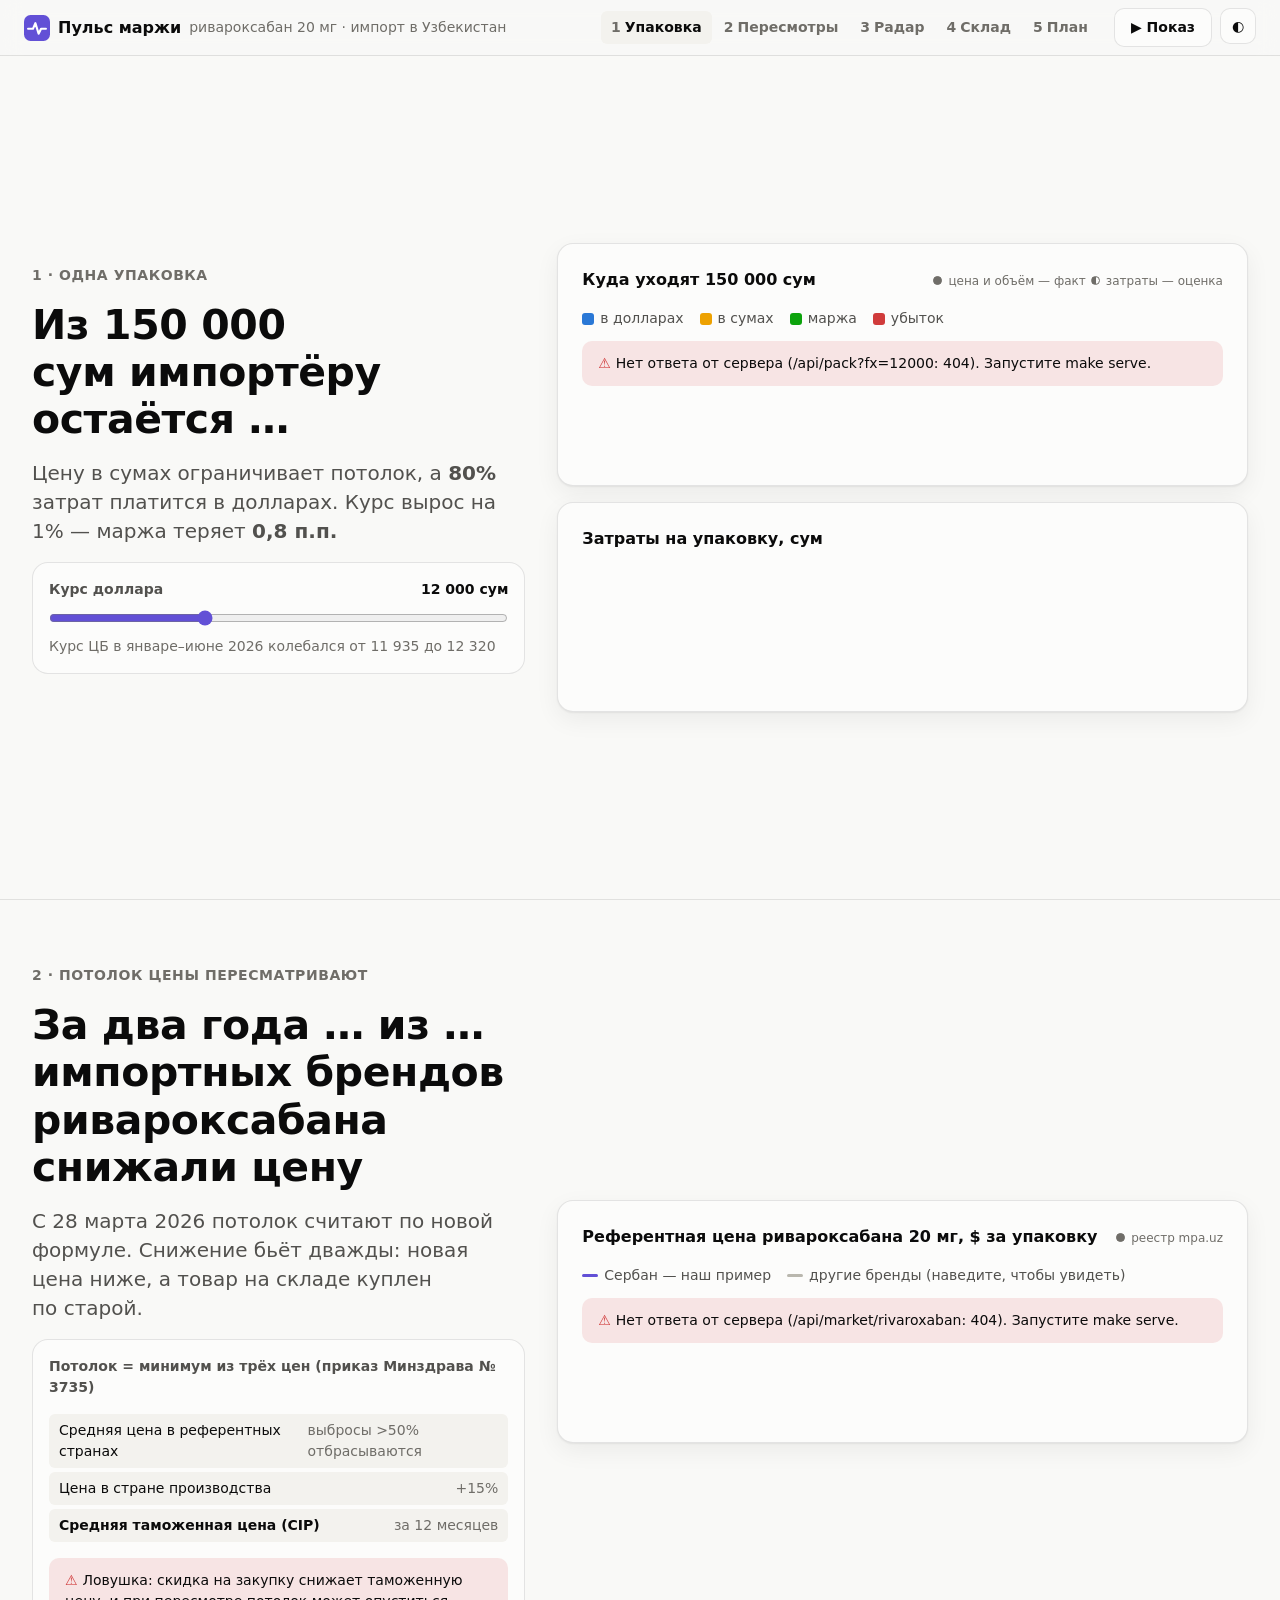
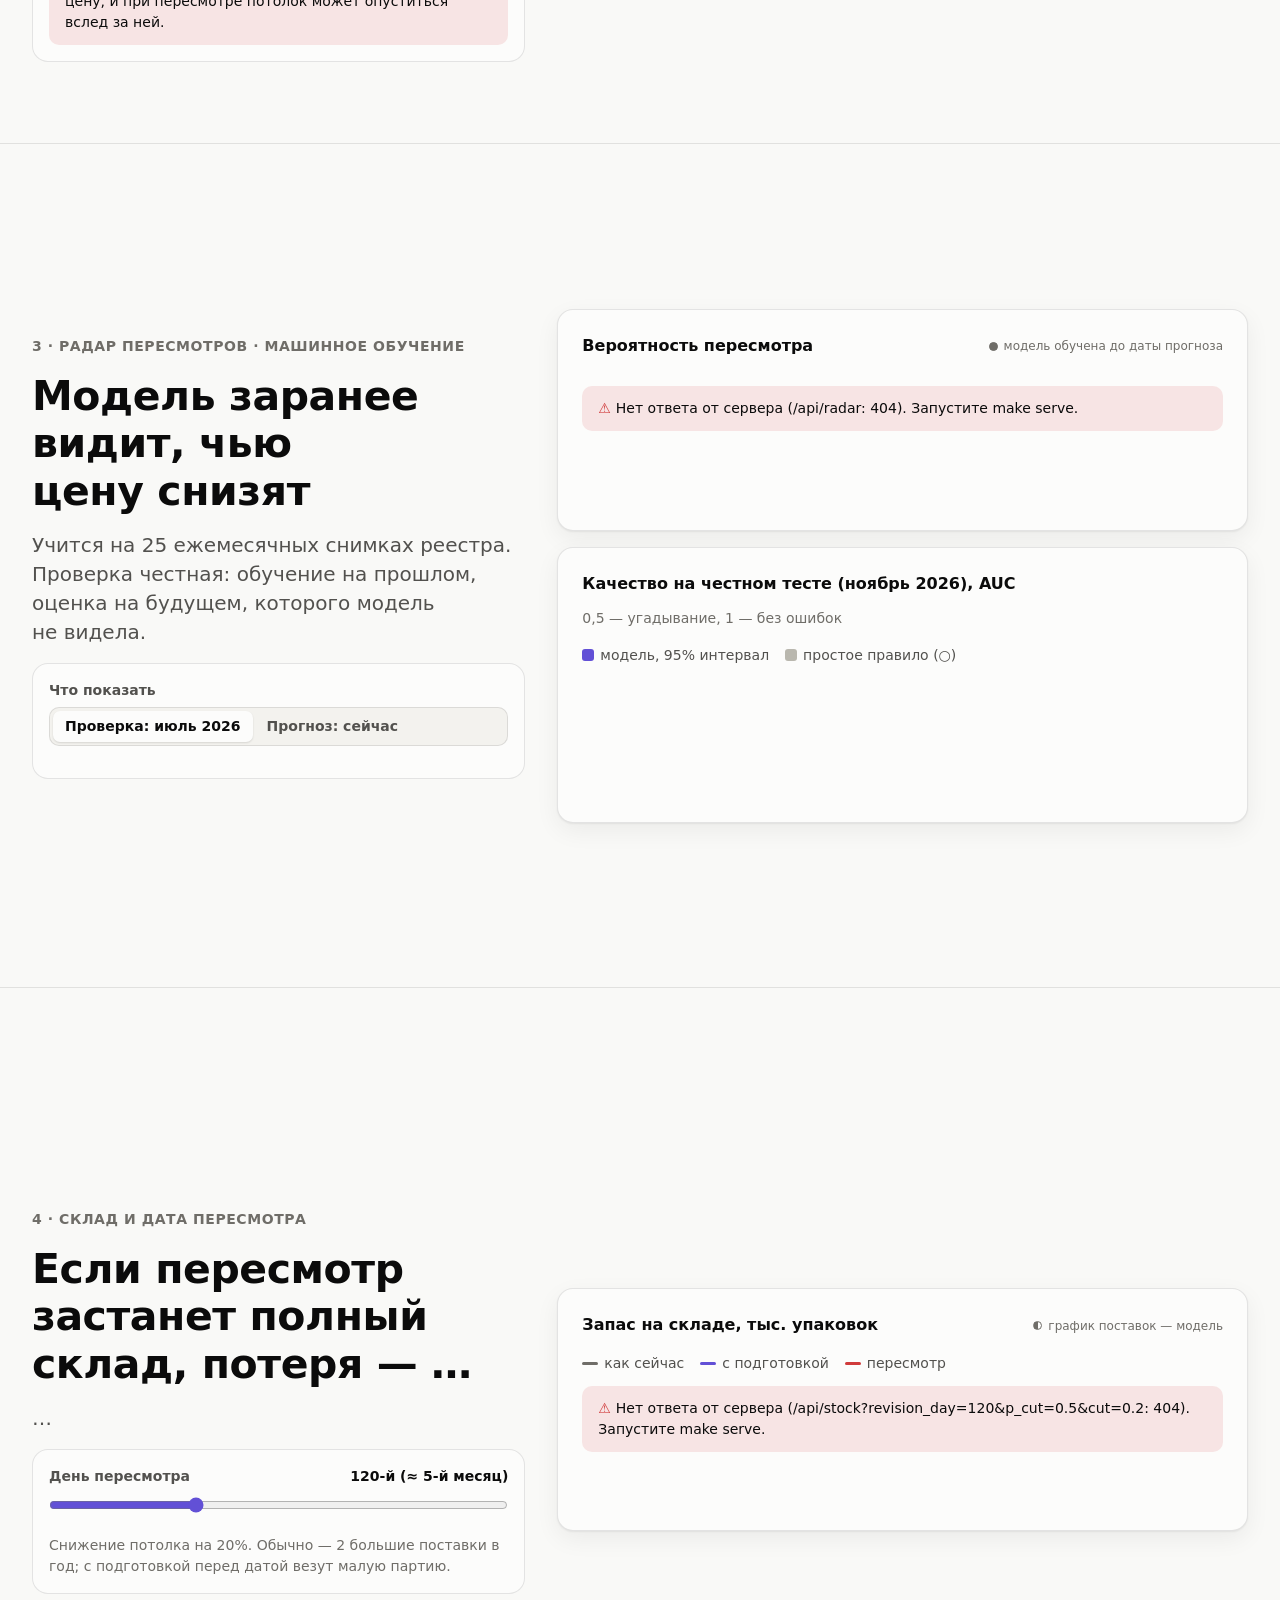
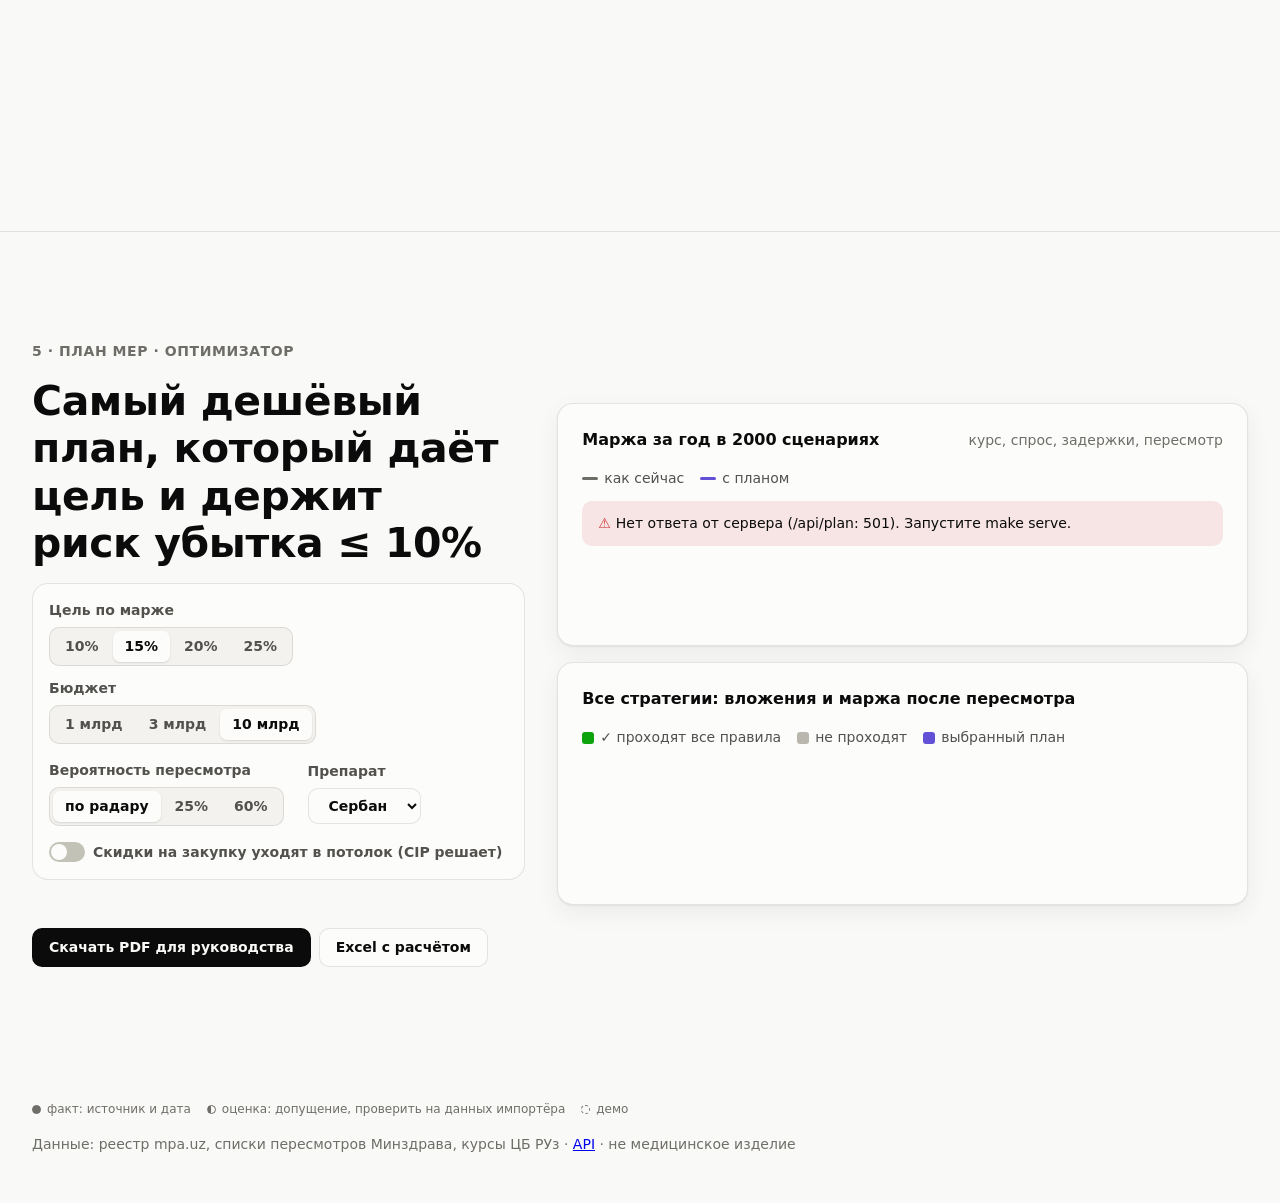
==== web/index.html @ b1976760 "feat(web): design system and interactive demo page - tokens and components: color encodes meaning (U" ====
<!doctype html>
<html lang="ru">
<head>
  <meta charset="utf-8">
  <meta name="viewport" content="width=device-width, initial-scale=1">
  <meta http-equiv="Content-Security-Policy" content="default-src 'self'; script-src 'self'; style-src 'self'; img-src 'self' data:; connect-src 'self'; object-src 'none'; base-uri 'self'; form-action 'self'">
  <meta name="description" content="Пульс маржи: прогноз пересмотров потолка цены и план мер для импортёра лекарств">
  <title>Пульс маржи</title>
  <link rel="icon" href="data:image/svg+xml,%3Csvg xmlns='http://www.w3.org/2000/svg' viewBox='0 0 32 32'%3E%3Crect width='32' height='32' rx='8' fill='%236250d6'/%3E%3Cpath d='M5 17h6l3-7 4 13 3-6h6' fill='none' stroke='white' stroke-width='2.6' stroke-linecap='round' stroke-linejoin='round'/%3E%3C/svg%3E">
  <link rel="stylesheet" href="ds/tokens.css">
  <link rel="stylesheet" href="ds/components.css">
  <link rel="stylesheet" href="css/app.css">
  <script type="module" src="js/app.js"></script>
</head>
<body>
<a class="sr-only" href="#pack">К содержанию</a>
<header class="topbar">
  <div class="brand">
    <svg viewBox="0 0 32 32" aria-hidden="true"><rect width="32" height="32" rx="8" fill="currentColor" class="ours-text"/><path d="M5 17h6l3-7 4 13 3-6h6" fill="none" stroke="#fff" stroke-width="2.6" stroke-linecap="round" stroke-linejoin="round"/></svg>
    <span>Пульс маржи</span><span class="sub">ривароксабан 20 мг · импорт в Узбекистан</span>
  </div>
  <nav class="steps" aria-label="Разделы">
    <a href="#pack"><span>1</span><b>Упаковка</b></a>
    <a href="#market"><span>2</span><b>Пересмотры</b></a>
    <a href="#radar"><span>3</span><b>Радар</b></a>
    <a href="#stock"><span>4</span><b>Склад</b></a>
    <a href="#plan"><span>5</span><b>План</b></a>
  </nav>
  <div class="tools">
    <button class="btn" id="present" type="button" title="Режим презентации: пробел — дальше, ← — назад, Esc — выход">▶ Показ</button>
    <button class="btn icon-btn" id="theme" type="button" aria-label="Сменить тему">◐</button>
  </div>
</header>

<main>
  <!-- 1. Упаковка -->
  <section class="slide" id="pack" aria-labelledby="pack-title">
    <div class="slide-text">
      <p class="kicker">1 · Одна упаковка</p>
      <h1 class="title" id="pack-title">Из 150 000 сум импортёру остаётся <span id="pack-margin-sum">…</span></h1>
      <p class="lead">Цену в сумах ограничивает потолок, а <b id="pack-usd-share">80%</b> затрат платится в долларах. Курс вырос на 1% — маржа теряет <b id="pack-sens">0,8 п.п.</b></p>
      <div class="controls">
        <label class="field">
          <span class="field-label">Курс доллара <output id="fx-out" for="fx">12 000 сум</output></span>
          <input type="range" id="fx" min="11500" max="13000" step="10" value="12000" aria-describedby="fx-hint">
          <span class="note" id="fx-hint">Курс ЦБ в январе–июне 2026 колебался от 11 935 до 12 320</span>
        </label>
      </div>
      <div class="stats" id="pack-stats" aria-live="polite"></div>
    </div>
    <div class="slide-viz">
      <div class="card">
        <div class="card-head"><h2 class="card-title">Куда уходят 150 000 сум</h2>
          <span><span class="prov" data-s="fact">цена и объём — факт</span> <span class="prov" data-s="estimate">затраты — оценка</span></span></div>
        <div class="chart" id="pack-bar"></div>
        <div class="legend"><span><i class="key k-usd"></i>в долларах</span><span><i class="key k-uzs"></i>в сумах</span><span><i class="key k-good"></i>маржа</span><span><i class="key k-loss"></i>убыток</span></div>
      </div>
      <div class="card">
        <div class="card-head"><h2 class="card-title">Затраты на упаковку, сум</h2></div>
        <div class="chart" id="pack-items"></div>
      </div>
    </div>
  </section>

  <!-- 2. Пересмотры -->
  <section class="slide" id="market" aria-labelledby="market-title">
    <div class="slide-text">
      <p class="kicker">2 · Потолок цены пересматривают</p>
      <h2 class="title" id="market-title">За два года <span id="mk-cut">…</span> из <span id="mk-n">…</span> импортных брендов ривароксабана снижали цену</h2>
      <p class="lead">С 28 марта 2026 потолок считают по новой формуле. Снижение бьёт дважды: новая цена ниже, а товар на складе куплен по старой.</p>
      <div class="controls">
        <p class="ctl"><span>Потолок = минимум из трёх цен (приказ Минздрава № 3735)</span></p>
        <ul class="formula">
          <li><span>Средняя цена в референтных странах</span><span class="note">выбросы &gt;50% отбрасываются</span></li>
          <li><span>Цена в стране производства</span><span class="note">+15%</span></li>
          <li><b>Средняя таможенная цена (CIP)</b><span class="note">за 12 месяцев</span></li>
        </ul>
        <p class="alert">Ловушка: скидка на закупку снижает таможенную цену, и при пересмотре потолок может опуститься вслед за ней.</p>
      </div>
      <div class="stats" id="mk-stats"></div>
    </div>
    <div class="slide-viz">
      <div class="card">
        <div class="card-head"><h2 class="card-title">Референтная цена ривароксабана 20 мг, $ за упаковку</h2>
          <span class="prov" data-s="fact" id="mk-source">реестр mpa.uz</span></div>
        <div class="chart" id="mk-chart"></div>
        <div class="legend"><span><i class="key-line k-ours"></i>Сербан — наш пример</span><span><i class="key-line k-muted"></i>другие бренды (наведите, чтобы увидеть)</span></div>
      </div>
    </div>
  </section>

  <!-- 3. Радар -->
  <section class="slide" id="radar" aria-labelledby="radar-title">
    <div class="slide-text">
      <p class="kicker">3 · Радар пересмотров · машинное обучение</p>
      <h2 class="title" id="radar-title">Модель заранее видит, чью цену снизят</h2>
      <p class="lead">Учится на 25 ежемесячных снимках реестра. Проверка честная: обучение на прошлом, оценка на будущем, которого модель не видела.</p>
      <div class="controls">
        <div class="ctl"><span>Что показать</span>
          <div class="seg" role="group" aria-label="Режим радара" id="radar-mode">
            <button type="button" data-v="case" aria-pressed="true">Проверка: июль 2026</button>
            <button type="button" data-v="now" aria-pressed="false">Прогноз: сейчас</button>
          </div>
        </div>
        <p class="note" id="radar-note"></p>
      </div>
      <div class="stats" id="radar-stats"></div>
    </div>
    <div class="slide-viz">
      <div class="card">
        <div class="card-head"><h2 class="card-title" id="radar-list-title">Вероятность пересмотра</h2>
          <span class="prov" data-s="fact">модель обучена до даты прогноза</span></div>
        <div class="chart" id="radar-list"></div>
        <div class="legend" id="radar-legend"></div>
      </div>
      <div class="card">
        <div class="card-head"><h2 class="card-title">Качество на честном тесте (ноябрь 2026), AUC</h2>
          <span class="note">0,5 — угадывание, 1 — без ошибок</span></div>
        <div class="chart" id="radar-seg"></div>
        <div class="legend"><span><i class="key k-ours"></i>модель, 95% интервал</span><span><i class="key k-muted"></i>простое правило (○)</span></div>
      </div>
    </div>
  </section>

  <!-- 4. Склад -->
  <section class="slide" id="stock" aria-labelledby="stock-title">
    <div class="slide-text">
      <p class="kicker">4 · Склад и дата пересмотра</p>
      <h2 class="title" id="stock-title">Если пересмотр застанет полный склад, потеря — <span id="st-loss">…</span></h2>
      <p class="lead" id="st-lead">…</p>
      <div class="controls">
        <label class="field">
          <span class="field-label">День пересмотра <output id="rev-out" for="rev">120</output></span>
          <input type="range" id="rev" min="20" max="340" step="5" value="120">
        </label>
        <p class="note">Снижение потолка на 20%. Обычно — 2 большие поставки в год; с подготовкой перед датой везут малую партию.</p>
      </div>
      <div class="stats" id="st-stats" aria-live="polite"></div>
    </div>
    <div class="slide-viz">
      <div class="card">
        <div class="card-head"><h2 class="card-title">Запас на складе, тыс. упаковок</h2>
          <span class="prov" data-s="estimate">график поставок — модель</span></div>
        <div class="chart" id="st-chart"></div>
        <div class="legend"><span><i class="key-line k-ink"></i>как сейчас</span><span><i class="key-line k-ours"></i>с подготовкой</span><span><i class="key-line k-loss"></i>пересмотр</span></div>
      </div>
    </div>
  </section>

  <!-- 5. План -->
  <section class="slide" id="plan" aria-labelledby="plan-title">
    <div class="slide-text">
      <p class="kicker">5 · План мер · оптимизатор</p>
      <h2 class="title" id="plan-title">Самый дешёвый план, который даёт цель и держит риск убытка ≤ 10%</h2>
      <div class="controls">
        <div class="controls-row">
          <div class="ctl"><span>Цель по марже</span>
            <div class="seg" role="group" aria-label="Цель по марже" id="pl-target">
              <button type="button" data-v="0.10" aria-pressed="false">10%</button>
              <button type="button" data-v="0.15" aria-pressed="true">15%</button>
              <button type="button" data-v="0.20" aria-pressed="false">20%</button>
              <button type="button" data-v="0.25" aria-pressed="false">25%</button>
            </div></div>
          <div class="ctl"><span>Бюджет</span>
            <div class="seg" role="group" aria-label="Бюджет" id="pl-budget">
              <button type="button" data-v="1e9" aria-pressed="false">1 млрд</button>
              <button type="button" data-v="3e9" aria-pressed="false">3 млрд</button>
              <button type="button" data-v="10e9" aria-pressed="true">10 млрд</button>
            </div></div>
        </div>
        <div class="controls-row">
          <div class="ctl"><span>Вероятность пересмотра</span>
            <div class="seg" role="group" aria-label="Вероятность пересмотра" id="pl-pcut">
              <button type="button" data-v="radar" aria-pressed="true">по радару</button>
              <button type="button" data-v="0.25" aria-pressed="false">25%</button>
              <button type="button" data-v="0.6" aria-pressed="false">60%</button>
            </div></div>
          <label class="ctl"><span>Препарат</span><select id="pl-brand" class="btn"></select></label>
        </div>
        <label class="switch"><input type="checkbox" id="pl-cip"> Скидки на закупку уходят в потолок (CIP решает)</label>
      </div>
      <div id="pl-summary" aria-live="polite"></div>
      <ol class="actions" id="pl-actions" aria-label="Меры плана"></ol>
      <div class="export">
        <button class="btn btn-primary" type="button" id="exp-pdf">Скачать PDF для руководства</button>
        <button class="btn" type="button" id="exp-xlsx">Excel с расчётом</button>
      </div>
    </div>
    <div class="slide-viz">
      <div class="card">
        <div class="card-head"><h2 class="card-title">Маржа за год в 2000 сценариях</h2>
          <span class="note">курс, спрос, задержки, пересмотр</span></div>
        <div class="chart" id="pl-hist"></div>
        <div class="legend"><span><i class="key-line k-ink"></i>как сейчас</span><span><i class="key-line k-ours"></i>с планом</span></div>
      </div>
      <div class="card">
        <div class="card-head"><h2 class="card-title" id="pl-scatter-title">Все стратегии: вложения и маржа после пересмотра</h2></div>
        <div class="chart" id="pl-scatter"></div>
        <div class="legend"><span><i class="key k-good"></i>✓ проходят все правила</span><span><i class="key k-muted"></i>не проходят</span><span><i class="key k-ours"></i>выбранный план</span></div>
      </div>
    </div>
  </section>
</main>

<footer class="footer">
  <div class="legend"><span class="prov" data-s="fact">факт: источник и дата</span><span class="prov" data-s="estimate">оценка: допущение, проверить на данных импортёра</span><span class="prov" data-s="demo">демо</span></div>
  <div>Данные: реестр mpa.uz, списки пересмотров Минздрава, курсы ЦБ РУз · <a href="/docs">API</a> · не медицинское изделие</div>
</footer>

<div class="presenter-hud" aria-live="polite"><span id="hud-text">1 / 8</span><span class="dots" id="hud-dots"></span><span>пробел →</span></div>
</body>
</html>
---- web/ds/tokens.css ----
/* Пульс маржи — токены дизайн-системы.
 *
 * Цвет кодирует смысл, а не украшает: один и тот же цвет значит одно и то же на всех экранах.
 *   --c-usd     синий    затраты и цены в долларах
 *   --c-uzs     песочный затраты в сумах
 *   --c-ours    фиолетовый наш препарат и наш план
 *   --c-alt     оранжевый «готовиться»: вероятность пересмотра выше порога
 *   --c-loss    красный  убыток, пересмотр, снижение цены   (статус, всегда с иконкой и подписью)
 *   --c-good    зелёный  то, что останется после пересмотра (статус, всегда с иконкой и подписью)
 *   --c-warn    жёлтый   то, что может уйти в потолок       (статус, всегда с иконкой и подписью)
 *
 * Палитра проверена на различимость при дальтонизме (ΔE OKLab ≥ 8) и контраст, отдельно
 * для светлой и тёмной темы. Песочный на светлом фоне ниже 3:1 — поэтому у него всегда есть
 * подпись и таблица (WCAG 2.2, 1.4.11).
 */
:root {
  color-scheme: light;
  --page: #f9f9f7;
  --surface: #fcfcfb;
  --surface-2: #f3f2ee;
  --ink: #0b0b0b;
  --ink-2: #52514e;
  --ink-3: #6f6d68;
  --grid: #e1e0d9;
  --axis: #c3c2b7;
  --line-muted: #b9b7ae;
  --border: rgba(11, 11, 11, 0.10);
  --shadow: 0 1px 2px rgba(11, 11, 11, 0.06), 0 8px 24px rgba(11, 11, 11, 0.06);

  --c-usd: #2a78d6;
  --c-usd-wash: rgba(42, 120, 214, 0.12);
  --c-uzs: #eda100;
  --c-uzs-wash: rgba(237, 161, 0, 0.14);
  --c-ours: #6250d6;
  --c-ours-wash: rgba(98, 80, 214, 0.12);
  --c-alt: #eb6834;
  --c-loss: #d03b3b;
  --c-loss-wash: rgba(208, 59, 59, 0.12);
  --c-good: #0ca30c;
  --c-good-text: #006300;
  --c-warn: #fab219;
  --c-warn-text: #8a5a00;
  --on-fill: #ffffff;
  --on-fill-light: #0b0b0b;

  --font: system-ui, -apple-system, "Segoe UI", Roboto, "Helvetica Neue", Arial, sans-serif;
  --fs-xs: 12px;
  --fs-sm: 14px;
  --fs-md: 16px;
  --fs-lg: 20px;
  --fs-xl: 28px;
  --fs-2xl: clamp(28px, 3.2vw, 44px);
  --fs-hero: clamp(44px, 5.4vw, 76px);

  --sp-1: 4px;
  --sp-2: 8px;
  --sp-3: 12px;
  --sp-4: 16px;
  --sp-5: 24px;
  --sp-6: 32px;
  --sp-7: 48px;
  --sp-8: 64px;

  --r-sm: 6px;
  --r-md: 10px;
  --r-lg: 16px;
  --r-pill: 999px;

  --focus: 0 0 0 3px var(--surface), 0 0 0 5px var(--c-ours);
  --ease: cubic-bezier(.2, .7, .2, 1);
  --dur: 240ms;
}

@media (prefers-color-scheme: dark) {
  :root:where(:not([data-theme="light"])) {
    color-scheme: dark;
    --page: #0d0d0d;
    --surface: #1a1a19;
    --surface-2: #232321;
    --ink: #f0efec;
    --ink-2: #c3c2b7;
    --ink-3: #9d9b93;
    --grid: #2c2c2a;
    --axis: #383835;
    --line-muted: #4a4945;
    --border: rgba(255, 255, 255, 0.10);
    --shadow: 0 1px 2px rgba(0, 0, 0, 0.4), 0 8px 24px rgba(0, 0, 0, 0.3);
    --c-usd: #3987e5;
    --c-usd-wash: rgba(57, 135, 229, 0.16);
    --c-uzs: #c98500;
    --c-uzs-wash: rgba(201, 133, 0, 0.18);
    --c-ours: #9085e9;
    --c-ours-wash: rgba(144, 133, 233, 0.16);
    --c-alt: #d95926;
    --c-loss: #e05252;
    --c-loss-wash: rgba(224, 82, 82, 0.16);
    --c-good: #0ca30c;
    --c-good-text: #3ec43e;
    --c-warn: #fab219;
    --c-warn-text: #fab219;
  }
}

:root[data-theme="dark"] {
  color-scheme: dark;
  --page: #0d0d0d;
  --surface: #1a1a19;
  --surface-2: #232321;
  --ink: #f0efec;
  --ink-2: #c3c2b7;
  --ink-3: #9d9b93;
  --grid: #2c2c2a;
  --axis: #383835;
  --line-muted: #4a4945;
  --border: rgba(255, 255, 255, 0.10);
  --shadow: 0 1px 2px rgba(0, 0, 0, 0.4), 0 8px 24px rgba(0, 0, 0, 0.3);
  --c-usd: #3987e5;
  --c-usd-wash: rgba(57, 135, 229, 0.16);
  --c-uzs: #c98500;
  --c-uzs-wash: rgba(201, 133, 0, 0.18);
  --c-ours: #9085e9;
  --c-ours-wash: rgba(144, 133, 233, 0.16);
  --c-alt: #d95926;
  --c-loss: #e05252;
  --c-loss-wash: rgba(224, 82, 82, 0.16);
  --c-good: #0ca30c;
  --c-good-text: #3ec43e;
  --c-warn: #fab219;
  --c-warn-text: #fab219;
}

@media (prefers-reduced-motion: reduce) {
  :root { --dur: 0ms; }
}
---- web/ds/components.css ----
/* Пульс маржи — компоненты. Только токены из tokens.css, никаких «сырых» цветов. */
*, *::before, *::after { box-sizing: border-box; }
html, body { margin: 0; }
body {
  background: var(--page);
  color: var(--ink);
  font: 400 var(--fs-md)/1.5 var(--font);
  -webkit-font-smoothing: antialiased;
}
h1, h2, h3, p { margin: 0; }
button, input, select { font: inherit; color: inherit; }
:focus-visible { outline: none; box-shadow: var(--focus); border-radius: var(--r-sm); }
.sr-only { position: absolute; width: 1px; height: 1px; overflow: hidden; clip: rect(0 0 0 0); white-space: nowrap; }
.num { font-variant-numeric: tabular-nums; }

/* --- типографика --- */
.kicker { font-size: var(--fs-sm); font-weight: 600; letter-spacing: .04em; text-transform: uppercase; color: var(--ink-3); }
.title { font-size: var(--fs-2xl); font-weight: 650; line-height: 1.15; letter-spacing: -.01em; text-wrap: balance; }
.lead { font-size: var(--fs-lg); color: var(--ink-2); line-height: 1.45; text-wrap: pretty; }
.note { font-size: var(--fs-sm); color: var(--ink-3); }
.hero { font-size: var(--fs-hero); font-weight: 650; line-height: 1; letter-spacing: -.02em; }
.hero small { font-size: .38em; font-weight: 500; color: var(--ink-2); letter-spacing: 0; }

/* --- карточка --- */
.card {
  background: var(--surface);
  border: 1px solid var(--border);
  border-radius: var(--r-lg);
  box-shadow: var(--shadow);
  padding: var(--sp-5);
  min-width: 0;
}
.card-head { display: flex; align-items: baseline; justify-content: space-between; gap: var(--sp-3); margin-bottom: var(--sp-4); flex-wrap: wrap; }
.card-title { font-size: var(--fs-md); font-weight: 600; }

/* --- плитки показателей --- */
.stats { display: grid; grid-template-columns: repeat(auto-fit, minmax(min(150px, 100%), 1fr)); gap: var(--sp-3); }
.stat { background: var(--surface); border: 1px solid var(--border); border-radius: var(--r-md); padding: var(--sp-3) var(--sp-4); }
.stat-label { font-size: var(--fs-sm); color: var(--ink-2); }
.stat { min-width: 0; }
.stat-value { font-size: clamp(20px, 2vw, var(--fs-xl)); font-weight: 650; line-height: 1.2; }
.stat-delta { font-size: var(--fs-sm); color: var(--ink-3); }
.stat-from { color: var(--ink-3); font-weight: 500; font-size: .7em; }

/* --- статус числа: факт / оценка / демо (ALCOA+: у каждой цифры есть происхождение) --- */
.prov { display: inline-flex; align-items: center; gap: 6px; font-size: var(--fs-xs); color: var(--ink-3); white-space: nowrap; }
.prov::before { content: ""; width: 9px; height: 9px; border-radius: 50%; border: 1.5px solid var(--ink-3); }
.prov[data-s="fact"]::before { background: var(--ink-3); }
.prov[data-s="estimate"]::before { background: linear-gradient(90deg, var(--ink-3) 50%, transparent 50%); }
.prov[data-s="demo"]::before { background: transparent; border-style: dashed; }

/* --- чипы-статусы: цвет только вместе с иконкой и словом --- */
.chip { display: inline-flex; align-items: center; gap: 6px; padding: 2px 10px; border-radius: var(--r-pill); font-size: var(--fs-xs); font-weight: 600; border: 1px solid var(--border); background: var(--surface-2); color: var(--ink-2); white-space: nowrap; }
.chip-good { color: var(--c-good-text); }
.chip-good::before { content: "✓"; }
.chip-warn { color: var(--c-warn-text); }
.chip-warn::before { content: "⚠"; }
.chip-loss { color: var(--c-loss); }
.chip-loss::before { content: "↓"; }
.chip-ours::before { content: ""; width: 8px; height: 8px; border-radius: 50%; background: var(--c-ours); }

/* --- кнопки --- */
.btn { display: inline-flex; align-items: center; gap: var(--sp-2); white-space: nowrap; padding: 8px 16px; border-radius: var(--r-md); border: 1px solid var(--border); background: var(--surface); cursor: pointer; font-weight: 600; font-size: var(--fs-sm); transition: background var(--dur) var(--ease); }
.btn:hover { background: var(--surface-2); }
.btn-primary { background: var(--ink); color: var(--page); border-color: transparent; }
.btn-primary:hover { background: var(--ink-2); }
.btn[aria-busy="true"] { opacity: .6; pointer-events: none; }
.icon-btn { width: 36px; height: 36px; padding: 0; justify-content: center; }

/* --- сегментный переключатель --- */
.seg { display: inline-flex; padding: 3px; gap: 2px; border-radius: var(--r-md); background: var(--surface-2); border: 1px solid var(--border); flex-wrap: wrap; }
.seg button { border: 0; background: transparent; padding: 5px 12px; border-radius: 7px; cursor: pointer; font-size: var(--fs-sm); font-weight: 600; color: var(--ink-2); }
.seg button[aria-pressed="true"] { background: var(--surface); color: var(--ink); box-shadow: 0 1px 2px rgba(0,0,0,.12); }

/* --- переключатель --- */
.switch { display: inline-flex; align-items: center; gap: var(--sp-2); cursor: pointer; font-size: var(--fs-sm); font-weight: 600; color: var(--ink-2); }
.switch input { appearance: none; width: 36px; height: 20px; border-radius: var(--r-pill); background: var(--axis); position: relative; cursor: pointer; transition: background var(--dur) var(--ease); margin: 0; }
.switch input::after { content: ""; position: absolute; top: 2px; left: 2px; width: 16px; height: 16px; border-radius: 50%; background: var(--surface); transition: transform var(--dur) var(--ease); }
.switch input:checked { background: var(--c-loss); }
.switch input:checked::after { transform: translateX(16px); }

/* --- ползунок --- */
.field { display: grid; gap: var(--sp-1); }
.field-label { display: flex; justify-content: space-between; gap: var(--sp-3); font-size: var(--fs-sm); color: var(--ink-2); font-weight: 600; }
.field-label output { color: var(--ink); font-variant-numeric: tabular-nums; }
input[type="range"] { width: 100%; accent-color: var(--c-ours); height: 28px; margin: 0; }

/* --- графики --- */
.chart { position: relative; width: 100%; min-height: 120px; }
.chart svg { display: block; width: 100%; height: auto; overflow: visible; }
.chart.loading { opacity: .45; transition: opacity var(--dur) var(--ease); }
.ax text, .lbl { font-size: 12px; fill: var(--ink-3); font-family: var(--font); font-variant-numeric: tabular-nums; }
.lbl-strong { font-size: 13px; fill: var(--ink); font-weight: 600; font-family: var(--font); }
.lbl-2 { font-size: 12px; fill: var(--ink-2); font-family: var(--font); }
.grid line { stroke: var(--grid); stroke-width: 1; }
.baseline { stroke: var(--axis); stroke-width: 1; }
.crosshair { stroke: var(--ink-3); stroke-width: 1; }
.ln { fill: none; stroke-width: 2; stroke-linejoin: round; stroke-linecap: round; }
.ln-muted { stroke: var(--line-muted); stroke-width: 1.25; }
.ln-muted.hot { stroke: var(--ink-2); stroke-width: 2; }
.ln-ours { stroke: var(--c-ours); stroke-width: 3; }
.ln-usd { stroke: var(--c-usd); }
.ln-loss { stroke: var(--c-loss); }
.ln-ink { stroke: var(--ink-3); }
.area-ours { fill: var(--c-ours-wash); }
.area-muted { fill: var(--surface-2); }
.area-loss { fill: var(--c-loss-wash); }
.mark-ours { fill: var(--c-ours); stroke: var(--surface); stroke-width: 2; }
.mark-loss { fill: var(--c-loss); stroke: var(--surface); stroke-width: 2; }
.mark-muted { fill: var(--line-muted); }
.mark-good { fill: var(--c-good); }
.mark-ink { fill: var(--ink-2); stroke: var(--surface); stroke-width: 2; }
.mark-hollow { fill: var(--surface); stroke: var(--ink-3); stroke-width: 2; }
.rule-loss { stroke: var(--c-loss); stroke-width: 1.5; }
.rule-ink { stroke: var(--ink-2); stroke-width: 1.5; }
.f-usd { fill: var(--c-usd); }
.f-uzs { fill: var(--c-uzs); }
.f-good { fill: var(--c-good); }
.f-loss { fill: var(--c-loss); }
.f-ours { fill: var(--c-ours); }
.f-alt { fill: var(--c-alt); }
.f-muted { fill: var(--line-muted); }
.t-on { fill: var(--on-fill); font-size: 13px; font-weight: 600; font-family: var(--font); }
.t-on-light { fill: var(--on-fill-light); font-size: 13px; font-weight: 600; font-family: var(--font); }
.hit { fill: transparent; cursor: crosshair; }

/* --- легенда --- */
.legend { display: flex; flex-wrap: wrap; gap: var(--sp-2) var(--sp-4); font-size: var(--fs-sm); color: var(--ink-2); }
.legend span { display: inline-flex; align-items: center; gap: 6px; }
.key { width: 12px; height: 12px; border-radius: 3px; display: inline-block; }
.key-line { width: 16px; height: 3px; border-radius: 2px; display: inline-block; }
.k-usd { background: var(--c-usd); } .k-uzs { background: var(--c-uzs); } .k-good { background: var(--c-good); }
.k-loss { background: var(--c-loss); } .k-ours { background: var(--c-ours); } .k-muted { background: var(--line-muted); }
.k-alt { background: var(--c-alt); } .k-ink { background: var(--ink-3); }

/* --- строки-полосы (HTML-бары) --- */
.bars { display: grid; gap: 6px; }
.bar-row { display: grid; grid-template-columns: minmax(120px, 38%) 1fr auto; align-items: center; gap: var(--sp-3); font-size: var(--fs-sm); padding: 2px 4px; border-radius: var(--r-sm); }
.bar-row:hover, .bar-row:focus-visible { background: var(--surface-2); }
.bar-row .name { color: var(--ink-2); overflow: hidden; text-overflow: ellipsis; white-space: nowrap; }
.bar-row .name b { color: var(--ink); }
.bar-row .val { color: var(--ink); font-variant-numeric: tabular-nums; font-weight: 600; text-align: right; min-width: 64px; }
.track { height: 16px; position: relative; }
.fill { position: absolute; left: 0; top: 0; bottom: 0; border-radius: 0 4px 4px 0; transition: width var(--dur) var(--ease); min-width: 2px; }
.fill.usd { background: var(--c-usd); } .fill.uzs { background: var(--c-uzs); } .fill.good { background: var(--c-good); }
.fill.loss { background: var(--c-loss); } .fill.ours { background: var(--c-ours); } .fill.alt { background: var(--c-alt); }
.fill.muted { background: var(--line-muted); }
.tick-mark { position: absolute; top: -3px; bottom: -3px; width: 2px; background: var(--ink-2); border-radius: 1px; }

/* --- всплывающая подсказка --- */
.tip { position: fixed; z-index: 50; pointer-events: none; background: var(--surface); color: var(--ink); border: 1px solid var(--border); box-shadow: var(--shadow); border-radius: var(--r-md); padding: 8px 12px; font-size: var(--fs-sm); max-width: 300px; opacity: 0; transform: translateY(4px); transition: opacity 120ms, transform 120ms; }
.tip.on { opacity: 1; transform: none; }
.tip .tv { font-weight: 650; font-size: var(--fs-md); }
.tip .tl { color: var(--ink-2); }
.tip .row { display: flex; align-items: center; gap: 8px; }

/* --- таблица (доступ к значениям без графика) --- */
details.tbl { margin-top: var(--sp-3); font-size: var(--fs-sm); }
details.tbl summary { cursor: pointer; color: var(--ink-3); width: max-content; }
details.tbl table { border-collapse: collapse; margin-top: var(--sp-2); width: 100%; }
details.tbl th, details.tbl td { text-align: left; padding: 4px 8px; border-bottom: 1px solid var(--grid); font-variant-numeric: tabular-nums; }
details.tbl th { color: var(--ink-2); font-weight: 600; }
.tbl-wrap { max-height: 260px; overflow: auto; }

/* --- список мер --- */
.actions { display: grid; gap: var(--sp-2); counter-reset: act; list-style: none; margin: 0; padding: 0; }
.action { display: grid; grid-template-columns: 28px minmax(0, 1fr) auto; gap: var(--sp-3); align-items: start; padding: var(--sp-3); border-radius: var(--r-md); background: var(--surface-2); }
.action::before { counter-increment: act; content: counter(act); width: 28px; height: 28px; border-radius: 50%; display: grid; place-items: center; background: var(--c-ours); color: var(--on-fill); font-weight: 700; font-size: var(--fs-sm); }
.action-text { font-weight: 600; }
.action-meta { font-size: var(--fs-sm); color: var(--ink-3); }
.action-eff { text-align: right; font-weight: 650; font-variant-numeric: tabular-nums; }
.action-eff > div { white-space: nowrap; }

.alert { padding: var(--sp-3) var(--sp-4); border-radius: var(--r-md); background: var(--c-loss-wash); color: var(--ink); font-size: var(--fs-sm); }
.alert::before { content: "⚠ "; color: var(--c-loss); font-weight: 700; }

/* в карточке: заголовок → легенда → график → таблица */
.card { display: flex; flex-direction: column; }
.card > .card-head { order: 0; }
.card > .legend { order: 1; margin-bottom: var(--sp-3); }
.card > .chart { order: 2; }

.formula { list-style: none; margin: 0; padding: 0; display: grid; gap: 4px; font-size: var(--fs-sm); }
.formula li { display: flex; justify-content: space-between; gap: var(--sp-3); padding: 6px 10px; border-radius: var(--r-sm); background: var(--surface-2); }

@media (max-width: 640px) {
  .action { grid-template-columns: 28px minmax(0, 1fr); }
  .action-eff { grid-column: 2; text-align: left; display: flex; gap: var(--sp-2); align-items: center; }
}
---- web/css/app.css ----
/* Раскладка страницы демо: верхняя панель + пять «моментов» на всю высоту экрана. */
html { scroll-behavior: smooth; scroll-snap-type: y proximity; scroll-padding-top: 64px; }
@media (prefers-reduced-motion: reduce) { html { scroll-behavior: auto; } }

.topbar {
  position: sticky; top: 0; z-index: 20; height: 56px;
  display: flex; align-items: center; gap: var(--sp-4); padding: 0 var(--sp-5);
  background: color-mix(in srgb, var(--page) 86%, transparent);
  backdrop-filter: blur(10px); -webkit-backdrop-filter: blur(10px);
  border-bottom: 1px solid var(--border);
}
.brand { display: flex; align-items: center; gap: var(--sp-2); font-weight: 700; white-space: nowrap; }
.brand svg { width: 26px; height: 26px; }
.brand .sub { font-weight: 500; color: var(--ink-3); font-size: var(--fs-sm); }
.steps { display: flex; gap: 2px; margin-left: auto; min-width: 0; overflow-x: auto; scrollbar-width: none; }
.steps a { text-decoration: none; color: var(--ink-3); font-size: var(--fs-sm); font-weight: 600; padding: 6px 10px; border-radius: var(--r-sm); white-space: nowrap; }
.steps a:hover { color: var(--ink); background: var(--surface-2); }
.steps a[aria-current="step"] { color: var(--ink); background: var(--surface-2); }
.steps a span { color: var(--ink-3); margin-right: 4px; }
.tools { display: flex; gap: var(--sp-2); }

.slide {
  min-height: calc(100svh - 56px);
  scroll-snap-align: start;
  display: grid; grid-template-columns: minmax(300px, 5fr) 7fr; gap: var(--sp-6);
  align-items: center; padding: var(--sp-6) var(--sp-6);
  max-width: 1480px; margin: 0 auto;
  border-bottom: 1px solid var(--border);
}
.slide:last-of-type { border-bottom: 0; }
.slide > * { min-width: 0; }
.slide-text { display: grid; gap: var(--sp-4); align-content: center; }
.slide-viz { display: grid; gap: var(--sp-4); min-width: 0; }
.controls { display: grid; gap: var(--sp-4); padding: var(--sp-4); border-radius: var(--r-lg); background: var(--surface); border: 1px solid var(--border); }
.controls-row { display: flex; flex-wrap: wrap; gap: var(--sp-3) var(--sp-5); align-items: center; }
.ctl { display: grid; gap: 6px; }
.ctl > span { font-size: var(--fs-sm); color: var(--ink-2); font-weight: 600; }
.split { display: grid; grid-template-columns: 1fr 1fr; gap: var(--sp-4); }
.hero-row { display: flex; align-items: flex-end; gap: var(--sp-4); flex-wrap: wrap; }
.hero-arrow { font-size: var(--fs-2xl); color: var(--ink-3); padding-bottom: 6px; }
.export { display: flex; gap: var(--sp-2); flex-wrap: wrap; }

.loss-text { color: var(--c-loss); }
.good-text { color: var(--c-good-text); }
.ours-text { color: var(--c-ours); }

.footer { max-width: 1480px; margin: 0 auto; padding: var(--sp-5) var(--sp-6) var(--sp-7); display: flex; gap: var(--sp-4); flex-wrap: wrap; justify-content: space-between; color: var(--ink-3); font-size: var(--fs-sm); }
.footer .legend { color: var(--ink-3); }

/* режим презентации: пробел и стрелки ведут по сценарию */
.presenter-hud { position: fixed; right: var(--sp-5); bottom: var(--sp-5); z-index: 30; display: none; align-items: center; gap: var(--sp-3); padding: 8px 14px; border-radius: var(--r-pill); background: var(--ink); color: var(--page); font-size: var(--fs-sm); font-weight: 600; box-shadow: var(--shadow); }
body.presenting .presenter-hud { display: flex; }
.presenter-hud .dots { display: flex; gap: 4px; }
.presenter-hud .dots i { width: 6px; height: 6px; border-radius: 50%; background: currentColor; opacity: .3; }
.presenter-hud .dots i.on { opacity: 1; }
.pulse-on { animation: pulse 1.2s var(--ease) 1; }
@keyframes pulse { 0% { box-shadow: 0 0 0 0 var(--c-ours-wash); } 50% { box-shadow: 0 0 0 10px var(--c-ours-wash); } 100% { box-shadow: 0 0 0 0 transparent; } }

@media (max-width: 1100px) {
  .slide { grid-template-columns: 1fr; padding: var(--sp-6) var(--sp-4); align-items: start; }
  .split { grid-template-columns: 1fr; }
}
@media (max-width: 640px) {
  .topbar { padding: 0 var(--sp-4); gap: var(--sp-2); }
  .brand .sub, .steps a b, #present { display: none; }
  .brand > span:not(.sub) { display: none; }
  .hero-row { gap: var(--sp-3); }
  .card { padding: var(--sp-4); }
  .bar-row { grid-template-columns: minmax(90px, 38%) 1fr auto; }
}
@media print {
  .topbar, .presenter-hud, .controls, .export { display: none !important; }
  .slide { min-height: auto; break-inside: avoid; }
}
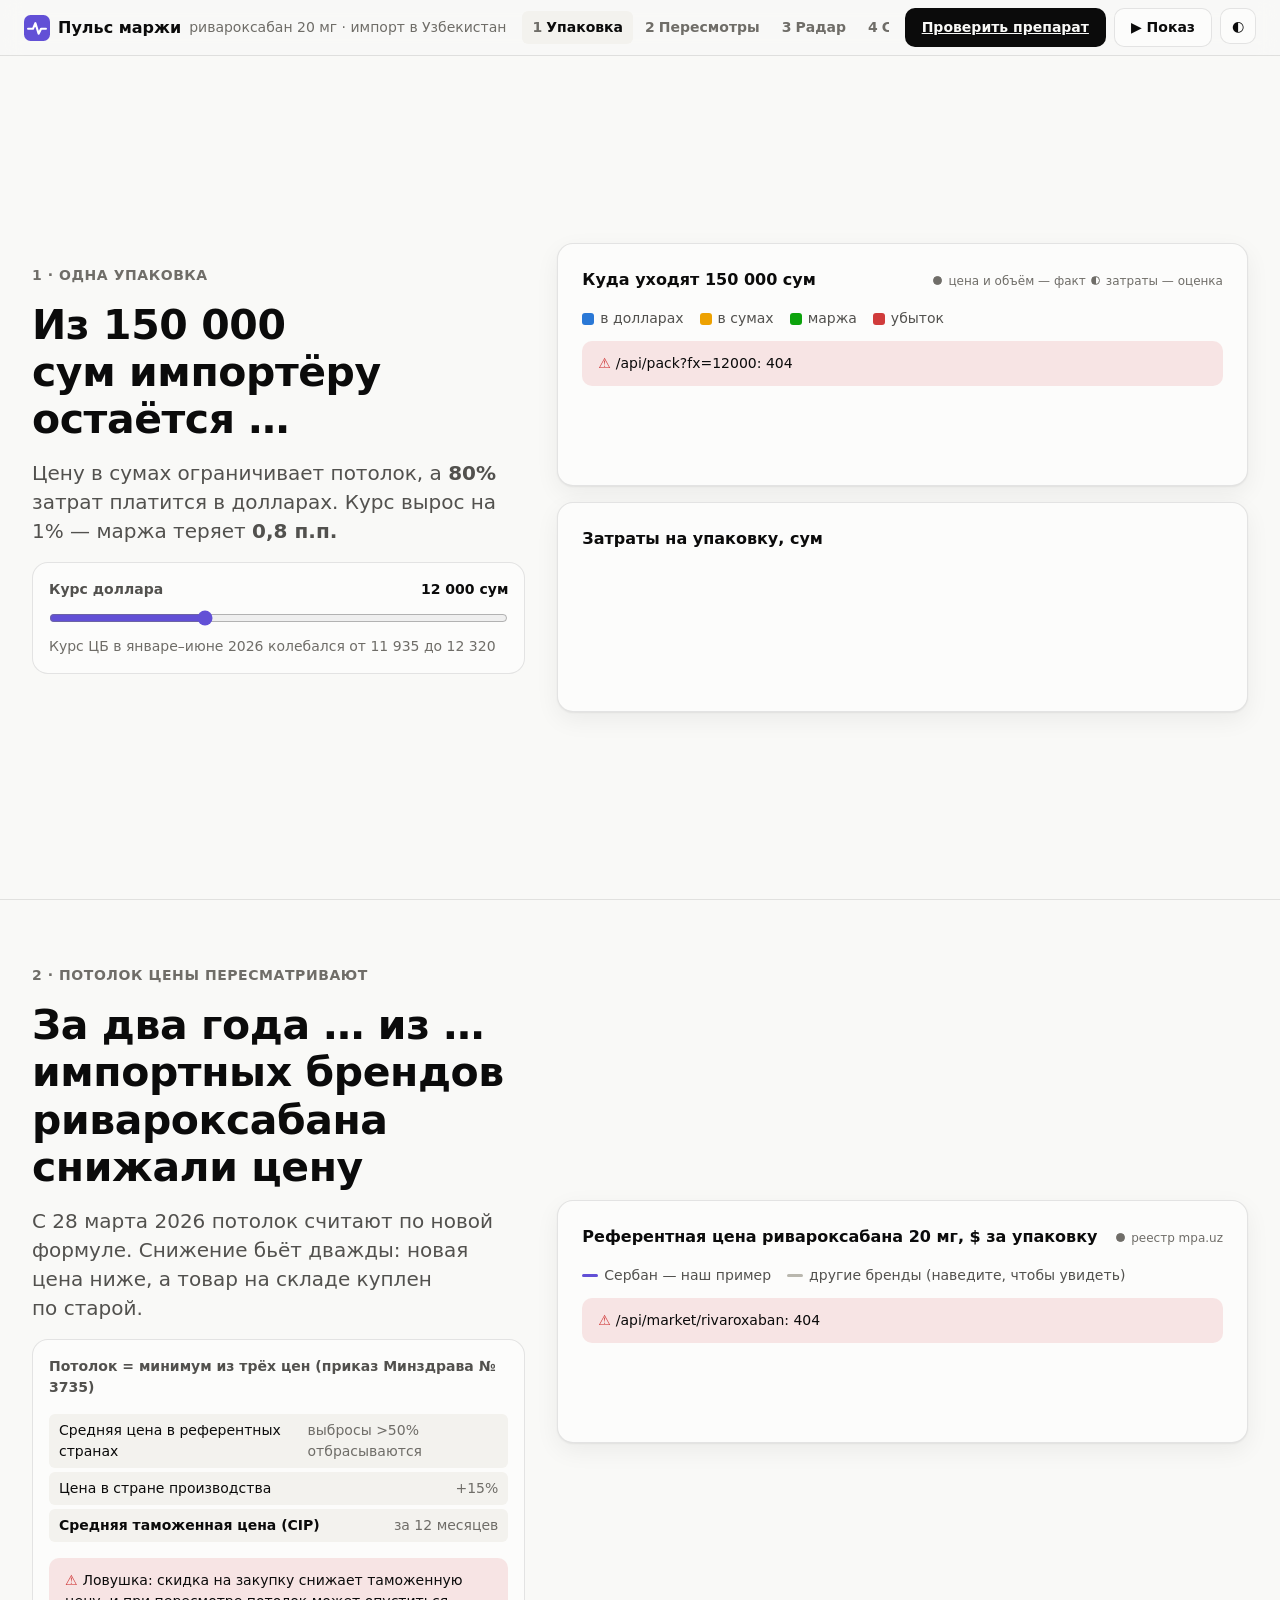
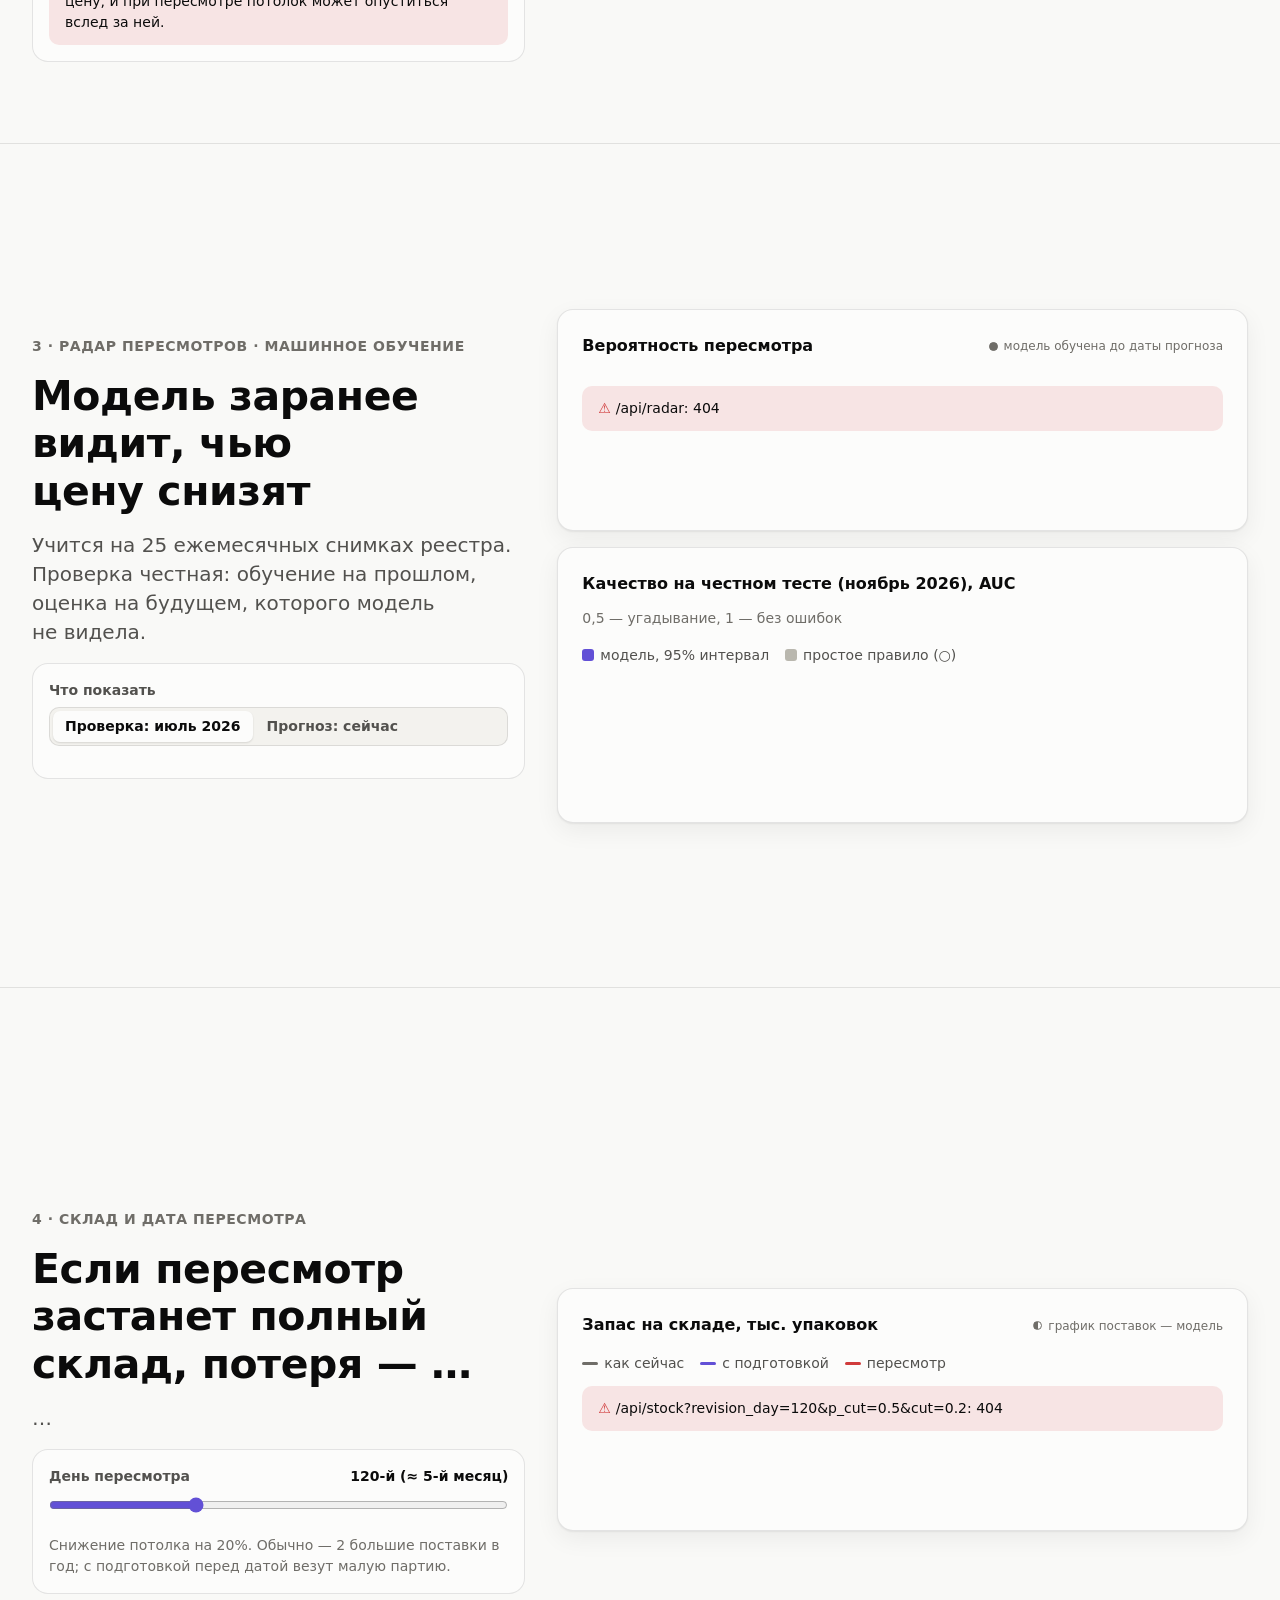
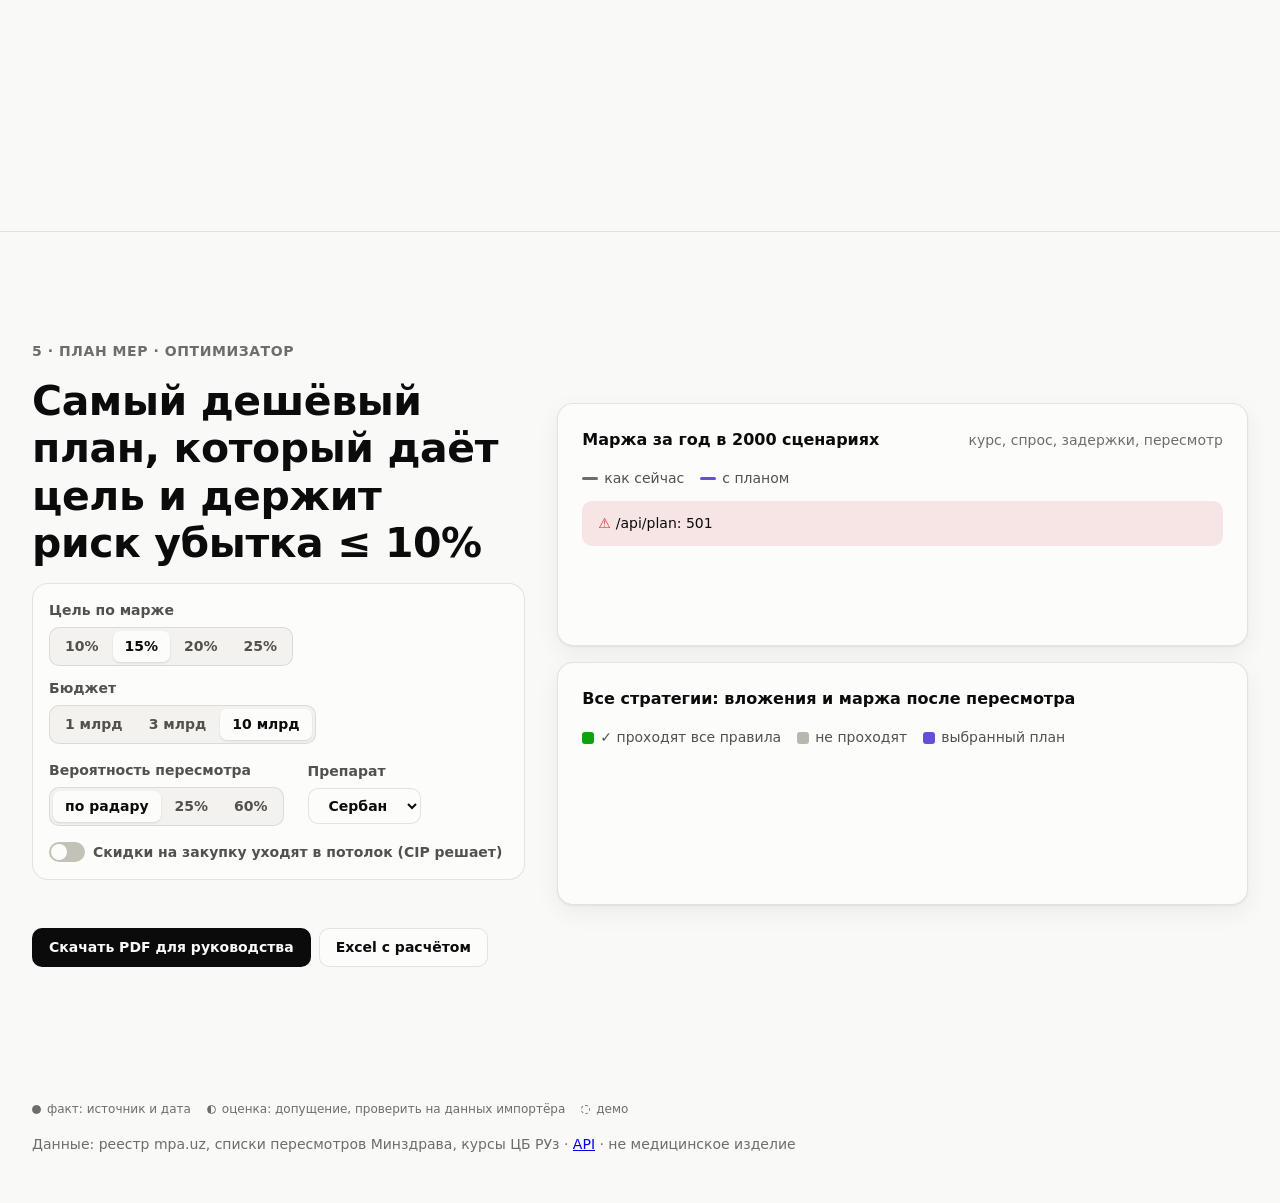
==== commit 2adafa55: "feat: "Проверить препарат" page with per-product PDF/Excel report - /check.html: search any of 12 56" ====
--- a/web/index.html
+++ b/web/index.html
@@ -27,6 +27,7 @@
     <a href="#plan"><span>5</span><b>План</b></a>
   </nav>
   <div class="tools">
+    <a class="btn btn-primary" href="check.html">Проверить препарат</a>
     <button class="btn" id="present" type="button" title="Режим презентации: пробел — дальше, ← — назад, Esc — выход">▶ Показ</button>
     <button class="btn icon-btn" id="theme" type="button" aria-label="Сменить тему">◐</button>
   </div>
--- a/web/css/app.css
+++ b/web/css/app.css
@@ -1,5 +1,6 @@
 /* Раскладка страницы демо: верхняя панель + пять «моментов» на всю высоту экрана. */
 html { scroll-behavior: smooth; scroll-snap-type: y proximity; scroll-padding-top: 64px; }
+body:has(.banner) { scroll-padding-top: 120px; }
 @media (prefers-reduced-motion: reduce) { html { scroll-behavior: auto; } }
 
 .topbar {
@@ -72,3 +73,7 @@
   .topbar, .presenter-hud, .controls, .export { display: none !important; }
   .slide { min-height: auto; break-inside: avoid; }
 }
+
+/* предупреждение «не все данные загружены»: полоса сразу под шапкой, видна при прокрутке */
+.banner { position: sticky; top: 56px; z-index: 19; padding: var(--sp-2) var(--sp-5); background: color-mix(in srgb, var(--c-loss) 14%, var(--page)); border-bottom: 1px solid var(--border); color: var(--ink); font-size: var(--fs-sm); }
+@media (max-width: 640px) { .banner { padding: var(--sp-2) var(--sp-4); } }
